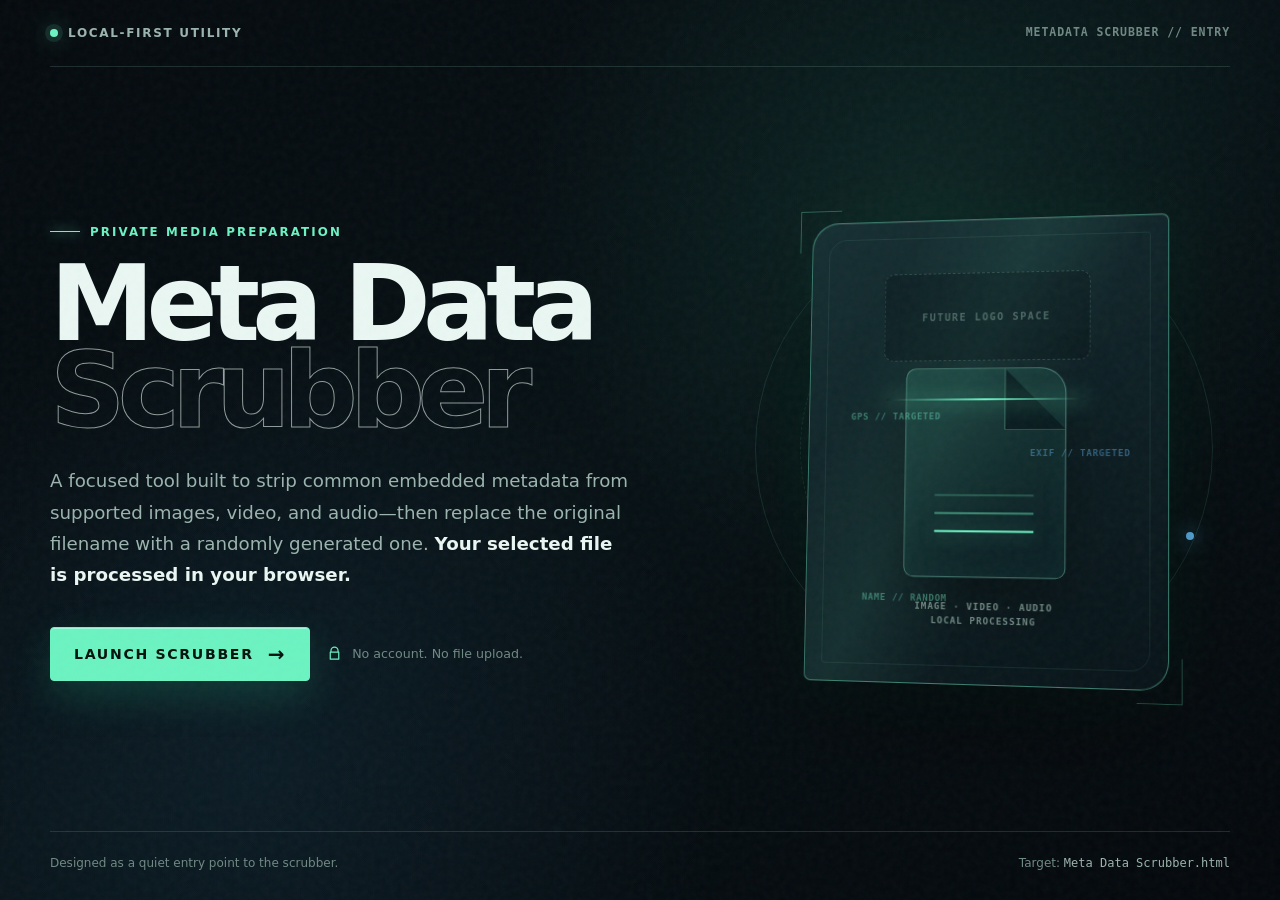
==== index.html @ 22f1e706 "Add files via upload" ====
<!doctype html>
<html lang="en">
<head>
  <meta charset="utf-8">
  <meta name="viewport" content="width=device-width, initial-scale=1">
  <meta name="description" content="Launch Meta Data Scrubber, a local-first tool for cleaning common metadata from images, video, and audio.">
  <meta name="referrer" content="no-referrer">
  <title>Meta Data Scrubber</title>
  <style>
    :root {
      color-scheme: dark;
      --ink: #eaf7f3;
      --muted: #9bb4ae;
      --quiet: #6f8983;
      --background: #050a0e;
      --panel: rgba(11, 23, 28, 0.78);
      --panel-solid: #0b171c;
      --line: rgba(155, 215, 197, 0.16);
      --line-bright: rgba(116, 246, 202, 0.42);
      --green: #6cf3c2;
      --green-deep: #155843;
      --blue: #60baf7;
      --gold: #e9c77d;
      --shadow: 0 30px 100px rgba(0, 0, 0, 0.52);
      font-family: Inter, ui-sans-serif, system-ui, -apple-system, BlinkMacSystemFont, "Segoe UI", sans-serif;
    }

    * { box-sizing: border-box; }

    html { min-height: 100%; background: var(--background); }

    body {
      min-height: 100vh;
      margin: 0;
      overflow-x: hidden;
      color: var(--ink);
      background:
        radial-gradient(circle at 72% 23%, rgba(50, 159, 126, 0.14), transparent 25rem),
        radial-gradient(circle at 20% 86%, rgba(51, 113, 161, 0.12), transparent 29rem),
        linear-gradient(145deg, #050a0e 0%, #071115 48%, #04080c 100%);
    }

    body::before {
      content: "";
      position: fixed;
      inset: 0;
      z-index: -3;
      opacity: 0.3;
      background-image:
        linear-gradient(rgba(132, 194, 177, 0.05) 1px, transparent 1px),
        linear-gradient(90deg, rgba(132, 194, 177, 0.05) 1px, transparent 1px);
      background-size: 58px 58px;
      mask-image: linear-gradient(to bottom, black, transparent 88%);
    }

    body::after {
      content: "";
      position: fixed;
      inset: 0;
      z-index: 10;
      pointer-events: none;
      opacity: 0.055;
      background-image: url("data:image/svg+xml,%3Csvg viewBox='0 0 160 160' xmlns='http://www.w3.org/2000/svg'%3E%3Cfilter id='n'%3E%3CfeTurbulence type='fractalNoise' baseFrequency='.85' numOctaves='4' stitchTiles='stitch'/%3E%3C/filter%3E%3Crect width='100%25' height='100%25' filter='url(%23n)' opacity='.7'/%3E%3C/svg%3E");
    }

    .shell {
      width: min(1180px, calc(100% - 36px));
      min-height: 100vh;
      margin-inline: auto;
      display: grid;
      grid-template-rows: auto 1fr auto;
    }

    .topbar {
      display: flex;
      align-items: center;
      justify-content: space-between;
      gap: 24px;
      padding: 26px 0;
      border-bottom: 1px solid var(--line);
    }

    .status {
      display: flex;
      align-items: center;
      gap: 10px;
      color: var(--muted);
      font-size: 0.75rem;
      font-weight: 750;
      letter-spacing: 0.14em;
      text-transform: uppercase;
    }

    .status-dot {
      width: 8px;
      height: 8px;
      border-radius: 999px;
      background: var(--green);
      box-shadow: 0 0 0 5px rgba(108, 243, 194, 0.1), 0 0 22px rgba(108, 243, 194, 0.8);
    }

    .version {
      color: var(--quiet);
      font: 650 0.72rem/1 ui-monospace, SFMono-Regular, Consolas, monospace;
      letter-spacing: 0.08em;
    }

    .hero {
      display: grid;
      grid-template-columns: minmax(0, 1fr) minmax(350px, 0.84fr);
      align-items: center;
      gap: clamp(44px, 8vw, 110px);
      padding: clamp(54px, 9vh, 100px) 0;
    }

    .copy { position: relative; z-index: 2; }

    .eyebrow {
      display: inline-flex;
      align-items: center;
      gap: 10px;
      margin: 0 0 22px;
      color: var(--green);
      font-size: 0.74rem;
      font-weight: 850;
      letter-spacing: 0.18em;
      text-transform: uppercase;
    }

    .eyebrow::before {
      content: "";
      width: 30px;
      height: 1px;
      background: currentColor;
      box-shadow: 0 0 12px currentColor;
    }

    h1 {
      max-width: 720px;
      margin: 0;
      font-size: clamp(3.45rem, 8.2vw, 7.5rem);
      line-height: 0.83;
      letter-spacing: -0.075em;
      text-wrap: balance;
    }

    h1 span {
      display: block;
      color: transparent;
      -webkit-text-stroke: 1px rgba(234, 247, 243, 0.6);
    }

    .description {
      max-width: 610px;
      margin: 30px 0 0;
      color: var(--muted);
      font-size: clamp(1rem, 1.5vw, 1.14rem);
      line-height: 1.72;
    }

    .description strong { color: var(--ink); font-weight: 700; }

    .actions {
      display: flex;
      flex-wrap: wrap;
      align-items: center;
      gap: 16px;
      margin-top: 36px;
    }

    .launch {
      position: relative;
      isolation: isolate;
      display: inline-flex;
      align-items: center;
      justify-content: center;
      gap: 14px;
      min-width: 226px;
      padding: 16px 23px;
      overflow: hidden;
      border: 1px solid var(--green);
      border-radius: 4px;
      color: #03120d;
      background: var(--green);
      box-shadow: 0 15px 40px rgba(34, 184, 133, 0.22), inset 0 1px rgba(255, 255, 255, 0.35);
      font-size: 0.88rem;
      font-weight: 900;
      letter-spacing: 0.12em;
      text-decoration: none;
      text-transform: uppercase;
      transition: transform 180ms ease, box-shadow 180ms ease, background 180ms ease;
    }

    .launch::before {
      content: "";
      position: absolute;
      inset: 0;
      z-index: -1;
      background: linear-gradient(105deg, transparent 20%, rgba(255, 255, 255, 0.55) 46%, transparent 72%);
      transform: translateX(-130%);
      transition: transform 500ms ease;
    }

    .launch:hover,
    .launch:focus-visible {
      transform: translateY(-3px);
      background: #8bffd5;
      box-shadow: 0 22px 60px rgba(34, 184, 133, 0.33), 0 0 0 5px rgba(108, 243, 194, 0.09);
      outline: none;
    }

    .launch:hover::before { transform: translateX(130%); }
    .launch .arrow { font-size: 1.25rem; line-height: 1; transition: transform 180ms ease; }
    .launch:hover .arrow { transform: translateX(4px); }

    .local-note {
      display: inline-flex;
      align-items: center;
      gap: 9px;
      color: var(--quiet);
      font-size: 0.79rem;
    }

    .local-note svg { width: 17px; height: 17px; color: var(--green); }

    .art-stage {
      position: relative;
      min-height: 550px;
      display: grid;
      place-items: center;
      perspective: 1200px;
    }

    .art-stage::before {
      content: "";
      position: absolute;
      width: min(550px, 95%);
      aspect-ratio: 1;
      border-radius: 50%;
      background: radial-gradient(circle, rgba(73, 226, 174, 0.13), rgba(73, 226, 174, 0.025) 46%, transparent 67%);
      filter: blur(2px);
    }

    .orbit {
      position: absolute;
      width: min(500px, 93%);
      aspect-ratio: 1;
      border: 1px solid rgba(117, 219, 188, 0.14);
      border-radius: 50%;
      animation: rotate 32s linear infinite;
    }

    .orbit::before,
    .orbit::after {
      content: "";
      position: absolute;
      width: 8px;
      height: 8px;
      border-radius: 50%;
      background: var(--green);
      box-shadow: 0 0 20px var(--green);
    }

    .orbit::before { top: 13%; left: 14%; }
    .orbit::after { right: 4%; bottom: 30%; background: var(--blue); box-shadow: 0 0 20px var(--blue); }

    .orbit.two {
      width: min(400px, 75%);
      transform: rotate(56deg);
      animation-duration: 24s;
      animation-direction: reverse;
      border-style: dashed;
    }

    .core {
      position: relative;
      width: min(365px, 76vw);
      aspect-ratio: 0.78;
      transform: rotateY(-9deg) rotateX(4deg);
      transform-style: preserve-3d;
    }

    .glass {
      position: absolute;
      inset: 0;
      overflow: hidden;
      border: 1px solid var(--line-bright);
      border-radius: 28px 7px 28px 7px;
      background:
        linear-gradient(145deg, rgba(31, 68, 70, 0.53), rgba(7, 18, 23, 0.84)),
        var(--panel-solid);
      box-shadow: var(--shadow), inset 0 1px rgba(255, 255, 255, 0.1), 0 0 80px rgba(49, 207, 153, 0.09);
      backdrop-filter: blur(18px);
    }

    .glass::before {
      content: "";
      position: absolute;
      inset: 0;
      background: linear-gradient(115deg, transparent 20%, rgba(122, 255, 211, 0.08) 41%, transparent 60%);
      animation: scan 6s ease-in-out infinite;
    }

    .glass::after {
      content: "";
      position: absolute;
      inset: 17px;
      border: 1px solid rgba(130, 208, 186, 0.1);
      border-radius: 19px 3px 19px 3px;
      pointer-events: none;
    }

    .logo-space {
      position: absolute;
      top: 54px;
      left: 50%;
      z-index: 2;
      width: 58%;
      aspect-ratio: 2.35;
      transform: translateX(-50%);
      display: grid;
      place-items: center;
      border: 1px dashed rgba(154, 211, 194, 0.23);
      border-radius: 10px;
      color: rgba(170, 212, 200, 0.38);
      background: rgba(4, 13, 16, 0.26);
      font: 700 0.64rem/1 ui-monospace, SFMono-Regular, Consolas, monospace;
      letter-spacing: 0.15em;
      text-transform: uppercase;
    }

    .file-art {
      position: absolute;
      left: 50%;
      top: 55%;
      width: 45%;
      aspect-ratio: 0.78;
      transform: translate(-50%, -50%);
      border: 1px solid rgba(148, 235, 207, 0.4);
      border-radius: 10px 26px 10px 10px;
      background: linear-gradient(150deg, rgba(90, 239, 190, 0.12), rgba(12, 31, 36, 0.86));
      box-shadow: 0 25px 60px rgba(0, 0, 0, 0.36), inset 0 0 30px rgba(91, 245, 193, 0.05);
    }

    .file-art::before {
      content: "";
      position: absolute;
      top: -1px;
      right: -1px;
      width: 38%;
      aspect-ratio: 1;
      border-left: 1px solid rgba(148, 235, 207, 0.4);
      border-bottom: 1px solid rgba(148, 235, 207, 0.4);
      background: rgba(6, 20, 24, 0.68);
      clip-path: polygon(0 0, 100% 100%, 0 100%);
    }

    .file-art::after {
      content: "";
      position: absolute;
      left: 19%;
      right: 19%;
      bottom: 21%;
      height: 2px;
      background: var(--green);
      box-shadow: 0 -18px rgba(108, 243, 194, 0.48), 0 -36px rgba(108, 243, 194, 0.24), 0 0 18px rgba(108, 243, 194, 0.5);
    }

    .scrub-line {
      position: absolute;
      z-index: 4;
      left: 22%;
      right: 22%;
      top: 39%;
      height: 2px;
      background: linear-gradient(90deg, transparent, var(--green), transparent);
      box-shadow: 0 0 20px var(--green);
      animation: scrub 3.7s ease-in-out infinite;
    }

    .data-fragment {
      position: absolute;
      z-index: 5;
      color: rgba(113, 233, 194, 0.44);
      font: 650 0.57rem/1 ui-monospace, SFMono-Regular, Consolas, monospace;
      letter-spacing: 0.08em;
      animation: drift 5s ease-in-out infinite;
    }

    .f1 { left: 12%; top: 42%; }
    .f2 { right: 10%; top: 50%; animation-delay: -1.8s; color: rgba(99, 185, 245, 0.42); }
    .f3 { left: 16%; bottom: 17%; animation-delay: -3.1s; }

    .classification {
      position: absolute;
      left: 50%;
      bottom: 55px;
      z-index: 2;
      transform: translateX(-50%);
      color: var(--quiet);
      font: 650 0.58rem/1.5 ui-monospace, SFMono-Regular, Consolas, monospace;
      letter-spacing: 0.11em;
      text-align: center;
      text-transform: uppercase;
      white-space: nowrap;
    }

    .corner {
      position: absolute;
      width: 44px;
      height: 44px;
      border-color: rgba(108, 243, 194, 0.35);
      border-style: solid;
    }

    .c1 { top: -13px; left: -13px; border-width: 1px 0 0 1px; }
    .c2 { right: -13px; bottom: -13px; border-width: 0 1px 1px 0; }

    .footer {
      display: flex;
      align-items: center;
      justify-content: space-between;
      gap: 20px;
      padding: 24px 0 30px;
      border-top: 1px solid var(--line);
      color: var(--quiet);
      font-size: 0.75rem;
    }

    .footer code { color: var(--muted); }

    @keyframes rotate { to { transform: rotate(360deg); } }
    @keyframes scan { 0%, 18% { transform: translateX(-110%); } 68%, 100% { transform: translateX(110%); } }
    @keyframes scrub { 0%, 100% { transform: translateY(-78px); opacity: 0.25; } 50% { transform: translateY(115px); opacity: 1; } }
    @keyframes drift { 0%, 100% { transform: translateY(0); opacity: 0.35; } 50% { transform: translateY(-9px); opacity: 0.78; } }

    @media (prefers-reduced-motion: reduce) {
      *, *::before, *::after { animation-duration: 0.001ms !important; animation-iteration-count: 1 !important; scroll-behavior: auto !important; }
    }

    @media (max-width: 860px) {
      .hero { grid-template-columns: 1fr; padding-top: 62px; }
      .copy { text-align: center; }
      .eyebrow { justify-content: center; }
      .description { margin-inline: auto; }
      .actions { justify-content: center; }
      .art-stage { min-height: 510px; }
      h1 span { display: inline; margin-left: 0.12em; }
    }

    @media (max-width: 520px) {
      .shell { width: min(100% - 24px, 1180px); }
      .topbar { padding-top: 19px; }
      .version { display: none; }
      .hero { gap: 30px; padding: 48px 0; }
      h1 { font-size: clamp(3rem, 16vw, 4.5rem); }
      .actions { align-items: stretch; flex-direction: column; }
      .launch { width: 100%; }
      .local-note { justify-content: center; }
      .art-stage { min-height: 430px; }
      .core { width: min(300px, 82vw); }
      .footer { align-items: flex-start; flex-direction: column; }
    }
  </style>
</head>
<body>
  <div class="shell">
    <header class="topbar">
      <div class="status"><span class="status-dot" aria-hidden="true"></span>Local-first utility</div>
      <div class="version">METADATA SCRUBBER // ENTRY</div>
    </header>

    <main class="hero">
      <section class="copy" aria-labelledby="page-title">
        <p class="eyebrow">Private media preparation</p>
        <h1 id="page-title">Meta Data <span>Scrubber</span></h1>
        <p class="description">
          A focused tool built to strip common embedded metadata from supported images, video, and audio—then replace the original filename with a randomly generated one. <strong>Your selected file is processed in your browser.</strong>
        </p>
        <div class="actions">
          <a class="launch" href="Meta%20Data%20Scrubber.html">
            Launch scrubber <span class="arrow" aria-hidden="true">→</span>
          </a>
          <span class="local-note">
            <svg viewBox="0 0 24 24" fill="none" aria-hidden="true">
              <path d="M7 10V8a5 5 0 0 1 10 0v2M6 10h12v10H6V10Z" stroke="currentColor" stroke-width="1.7" stroke-linecap="round" stroke-linejoin="round"/>
            </svg>
            No account. No file upload.
          </span>
        </div>
      </section>

      <section class="art-stage" aria-label="Abstract artwork showing a media file being scrubbed">
        <div class="orbit"></div>
        <div class="orbit two"></div>
        <div class="core">
          <span class="corner c1"></span>
          <span class="corner c2"></span>
          <div class="glass">
            <div class="logo-space">Future logo space</div>
            <div class="file-art"></div>
            <div class="scrub-line"></div>
            <span class="data-fragment f1">GPS // TARGETED</span>
            <span class="data-fragment f2">EXIF // TARGETED</span>
            <span class="data-fragment f3">NAME // RANDOM</span>
            <div class="classification">Image · Video · Audio<br>Local processing</div>
          </div>
        </div>
      </section>
    </main>

    <footer class="footer">
      <span>Designed as a quiet entry point to the scrubber.</span>
      <span>Target: <code>Meta Data Scrubber.html</code></span>
    </footer>
  </div>
</body>
</html>
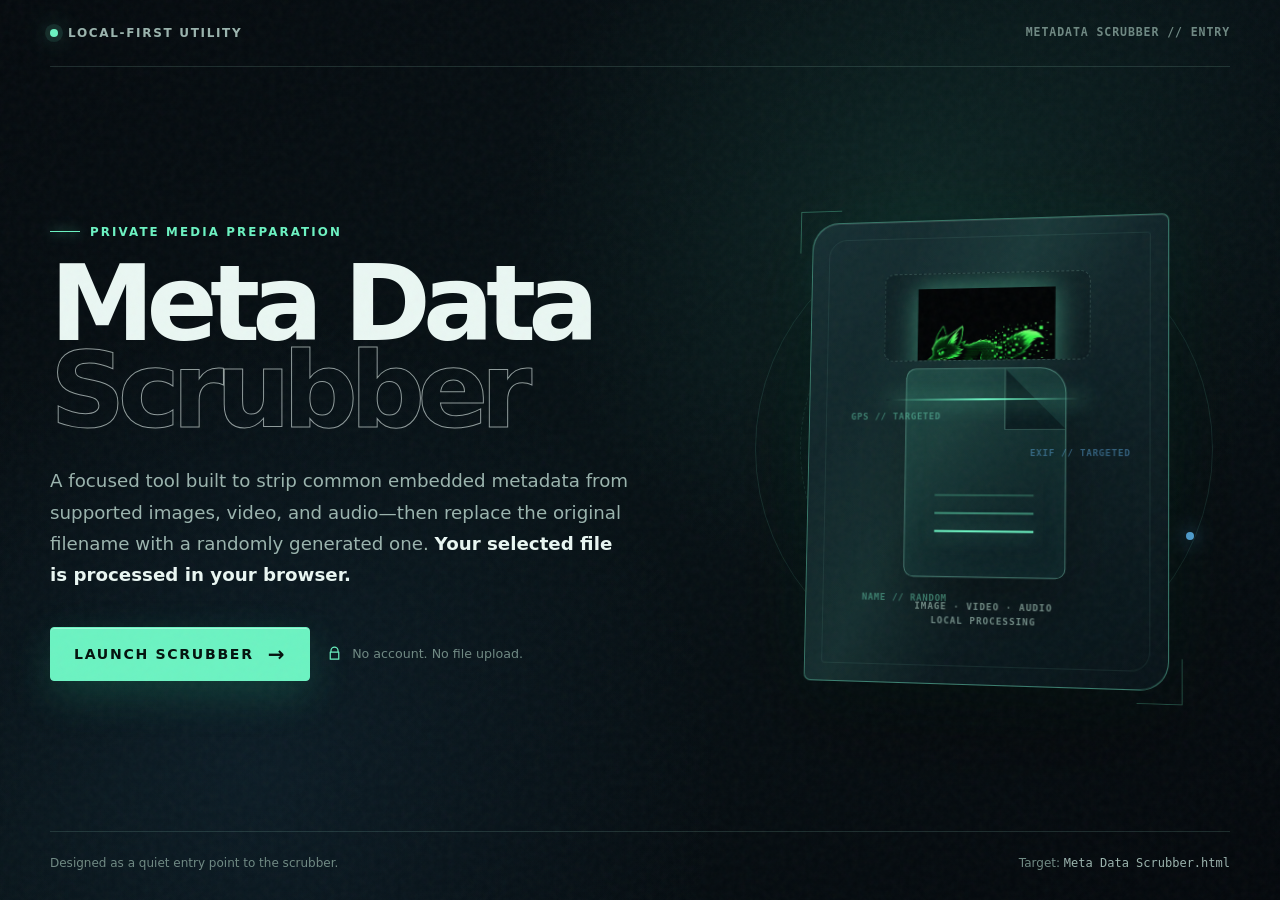
==== commit dd2d722f: "Add files via upload" ====
--- a/index.html
+++ b/index.html
@@ -320,6 +320,7 @@
       transform: translateX(-50%);
       display: grid;
       place-items: center;
+      overflow: hidden;
       border: 1px dashed rgba(154, 211, 194, 0.23);
       border-radius: 10px;
       color: rgba(170, 212, 200, 0.38);
@@ -327,6 +328,22 @@
       font: 700 0.64rem/1 ui-monospace, SFMono-Regular, Consolas, monospace;
       letter-spacing: 0.15em;
       text-transform: uppercase;
+    }
+
+    .logo-space img {
+      width: 82%;
+      height: 82%;
+      object-fit: contain;
+      mix-blend-mode: screen;
+      filter: drop-shadow(0 0 14px rgba(108, 243, 194, 0.45));
+      animation: logo-flicker 4.2s ease-in-out infinite;
+    }
+
+    @keyframes logo-flicker {
+      0%, 100% { opacity: 0.92; }
+      50% { opacity: 1; }
+      52% { opacity: 0.86; }
+      54% { opacity: 1; }
     }
 
     .file-art {
@@ -478,7 +495,7 @@
           A focused tool built to strip common embedded metadata from supported images, video, and audio—then replace the original filename with a randomly generated one. <strong>Your selected file is processed in your browser.</strong>
         </p>
         <div class="actions">
-          <a class="launch" href="Meta%20Data%20Scrubber.html">
+          <a class="launch" href="Meta_Data_Scrubber.html">
             Launch scrubber <span class="arrow" aria-hidden="true">→</span>
           </a>
           <span class="local-note">
@@ -497,7 +514,7 @@
           <span class="corner c1"></span>
           <span class="corner c2"></span>
           <div class="glass">
-            <div class="logo-space">Future logo space</div>
+            <div class="logo-space"><img src="logo.png" alt="Meta Data Scrubber logo: a pixelating fox running with a data file in its mouth"></div>
             <div class="file-art"></div>
             <div class="scrub-line"></div>
             <span class="data-fragment f1">GPS // TARGETED</span>
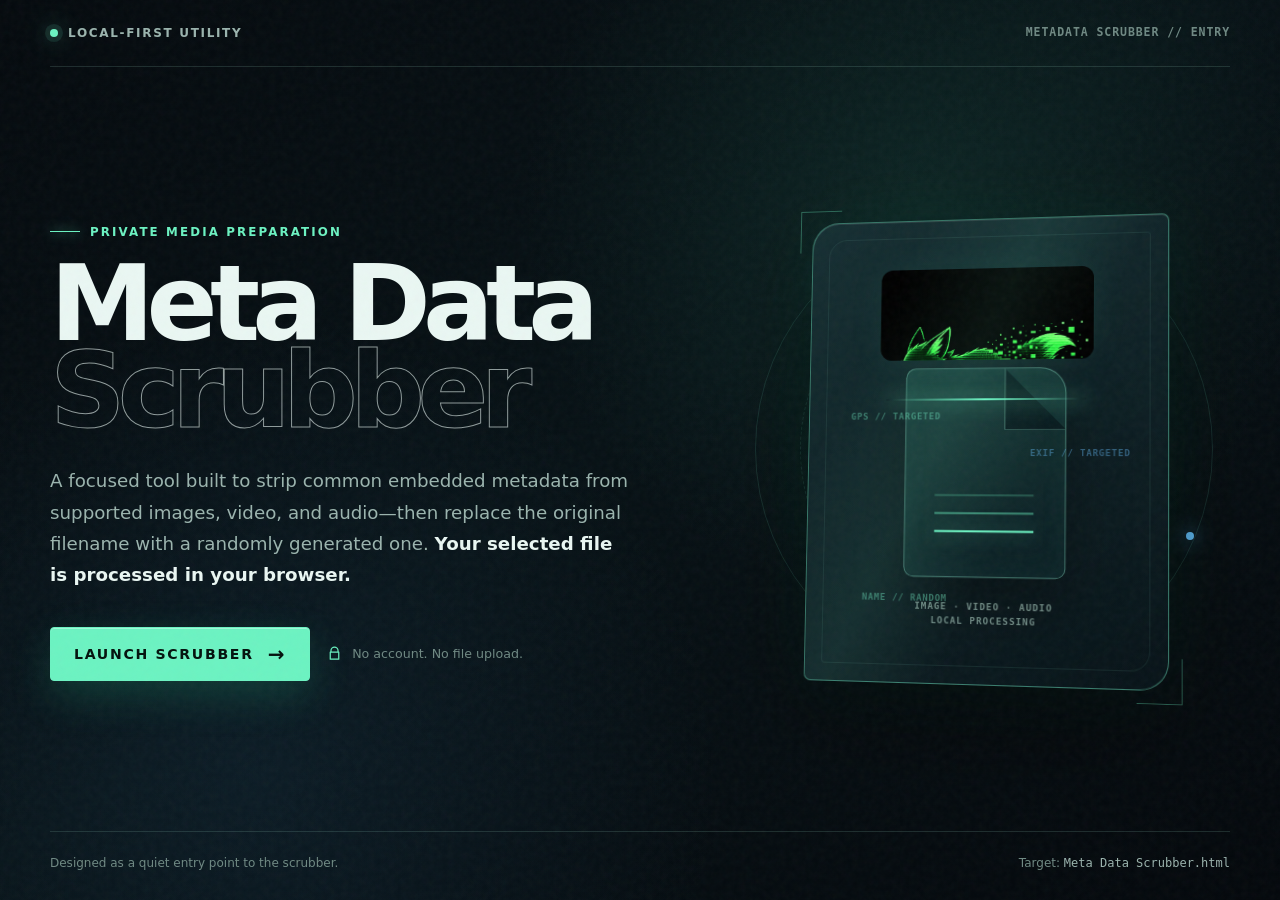
==== commit fca6cc7b: "Refactor index.html structure and styles" ====
--- a/index.html
+++ b/index.html
@@ -1,535 +1,690 @@
 <!doctype html>
 <html lang="en">
 <head>
-  <meta charset="utf-8">
-  <meta name="viewport" content="width=device-width, initial-scale=1">
-  <meta name="description" content="Launch Meta Data Scrubber, a local-first tool for cleaning common metadata from images, video, and audio.">
-  <meta name="referrer" content="no-referrer">
-  <title>Meta Data Scrubber</title>
-  <style>
-    :root {
-      color-scheme: dark;
-      --ink: #eaf7f3;
-      --muted: #9bb4ae;
-      --quiet: #6f8983;
-      --background: #050a0e;
-      --panel: rgba(11, 23, 28, 0.78);
-      --panel-solid: #0b171c;
-      --line: rgba(155, 215, 197, 0.16);
-      --line-bright: rgba(116, 246, 202, 0.42);
-      --green: #6cf3c2;
-      --green-deep: #155843;
-      --blue: #60baf7;
-      --gold: #e9c77d;
-      --shadow: 0 30px 100px rgba(0, 0, 0, 0.52);
-      font-family: Inter, ui-sans-serif, system-ui, -apple-system, BlinkMacSystemFont, "Segoe UI", sans-serif;
-    }
-
-    * { box-sizing: border-box; }
-
-    html { min-height: 100%; background: var(--background); }
-
-    body {
-      min-height: 100vh;
-      margin: 0;
-      overflow-x: hidden;
-      color: var(--ink);
-      background:
-        radial-gradient(circle at 72% 23%, rgba(50, 159, 126, 0.14), transparent 25rem),
-        radial-gradient(circle at 20% 86%, rgba(51, 113, 161, 0.12), transparent 29rem),
-        linear-gradient(145deg, #050a0e 0%, #071115 48%, #04080c 100%);
-    }
-
-    body::before {
-      content: "";
-      position: fixed;
-      inset: 0;
-      z-index: -3;
-      opacity: 0.3;
-      background-image:
-        linear-gradient(rgba(132, 194, 177, 0.05) 1px, transparent 1px),
-        linear-gradient(90deg, rgba(132, 194, 177, 0.05) 1px, transparent 1px);
-      background-size: 58px 58px;
-      mask-image: linear-gradient(to bottom, black, transparent 88%);
-    }
-
-    body::after {
-      content: "";
-      position: fixed;
-      inset: 0;
-      z-index: 10;
-      pointer-events: none;
-      opacity: 0.055;
-      background-image: url("data:image/svg+xml,%3Csvg viewBox='0 0 160 160' xmlns='http://www.w3.org/2000/svg'%3E%3Cfilter id='n'%3E%3CfeTurbulence type='fractalNoise' baseFrequency='.85' numOctaves='4' stitchTiles='stitch'/%3E%3C/filter%3E%3Crect width='100%25' height='100%25' filter='url(%23n)' opacity='.7'/%3E%3C/svg%3E");
-    }
-
-    .shell {
-      width: min(1180px, calc(100% - 36px));
-      min-height: 100vh;
-      margin-inline: auto;
-      display: grid;
-      grid-template-rows: auto 1fr auto;
-    }
-
-    .topbar {
-      display: flex;
-      align-items: center;
-      justify-content: space-between;
-      gap: 24px;
-      padding: 26px 0;
-      border-bottom: 1px solid var(--line);
-    }
-
-    .status {
-      display: flex;
-      align-items: center;
-      gap: 10px;
-      color: var(--muted);
-      font-size: 0.75rem;
-      font-weight: 750;
-      letter-spacing: 0.14em;
-      text-transform: uppercase;
-    }
-
-    .status-dot {
-      width: 8px;
-      height: 8px;
-      border-radius: 999px;
-      background: var(--green);
-      box-shadow: 0 0 0 5px rgba(108, 243, 194, 0.1), 0 0 22px rgba(108, 243, 194, 0.8);
-    }
-
-    .version {
-      color: var(--quiet);
-      font: 650 0.72rem/1 ui-monospace, SFMono-Regular, Consolas, monospace;
-      letter-spacing: 0.08em;
-    }
-
-    .hero {
-      display: grid;
-      grid-template-columns: minmax(0, 1fr) minmax(350px, 0.84fr);
-      align-items: center;
-      gap: clamp(44px, 8vw, 110px);
-      padding: clamp(54px, 9vh, 100px) 0;
-    }
-
-    .copy { position: relative; z-index: 2; }
-
-    .eyebrow {
-      display: inline-flex;
-      align-items: center;
-      gap: 10px;
-      margin: 0 0 22px;
-      color: var(--green);
-      font-size: 0.74rem;
-      font-weight: 850;
-      letter-spacing: 0.18em;
-      text-transform: uppercase;
-    }
-
-    .eyebrow::before {
-      content: "";
-      width: 30px;
-      height: 1px;
-      background: currentColor;
-      box-shadow: 0 0 12px currentColor;
-    }
-
-    h1 {
-      max-width: 720px;
-      margin: 0;
-      font-size: clamp(3.45rem, 8.2vw, 7.5rem);
-      line-height: 0.83;
-      letter-spacing: -0.075em;
-      text-wrap: balance;
-    }
-
-    h1 span {
-      display: block;
-      color: transparent;
-      -webkit-text-stroke: 1px rgba(234, 247, 243, 0.6);
-    }
-
-    .description {
-      max-width: 610px;
-      margin: 30px 0 0;
-      color: var(--muted);
-      font-size: clamp(1rem, 1.5vw, 1.14rem);
-      line-height: 1.72;
-    }
-
-    .description strong { color: var(--ink); font-weight: 700; }
-
-    .actions {
-      display: flex;
-      flex-wrap: wrap;
-      align-items: center;
-      gap: 16px;
-      margin-top: 36px;
-    }
-
-    .launch {
-      position: relative;
-      isolation: isolate;
-      display: inline-flex;
-      align-items: center;
-      justify-content: center;
-      gap: 14px;
-      min-width: 226px;
-      padding: 16px 23px;
-      overflow: hidden;
-      border: 1px solid var(--green);
-      border-radius: 4px;
-      color: #03120d;
-      background: var(--green);
-      box-shadow: 0 15px 40px rgba(34, 184, 133, 0.22), inset 0 1px rgba(255, 255, 255, 0.35);
-      font-size: 0.88rem;
-      font-weight: 900;
-      letter-spacing: 0.12em;
-      text-decoration: none;
-      text-transform: uppercase;
-      transition: transform 180ms ease, box-shadow 180ms ease, background 180ms ease;
-    }
-
-    .launch::before {
-      content: "";
-      position: absolute;
-      inset: 0;
-      z-index: -1;
-      background: linear-gradient(105deg, transparent 20%, rgba(255, 255, 255, 0.55) 46%, transparent 72%);
-      transform: translateX(-130%);
-      transition: transform 500ms ease;
-    }
-
-    .launch:hover,
-    .launch:focus-visible {
-      transform: translateY(-3px);
-      background: #8bffd5;
-      box-shadow: 0 22px 60px rgba(34, 184, 133, 0.33), 0 0 0 5px rgba(108, 243, 194, 0.09);
-      outline: none;
-    }
-
-    .launch:hover::before { transform: translateX(130%); }
-    .launch .arrow { font-size: 1.25rem; line-height: 1; transition: transform 180ms ease; }
-    .launch:hover .arrow { transform: translateX(4px); }
-
-    .local-note {
-      display: inline-flex;
-      align-items: center;
-      gap: 9px;
-      color: var(--quiet);
-      font-size: 0.79rem;
-    }
-
-    .local-note svg { width: 17px; height: 17px; color: var(--green); }
-
-    .art-stage {
-      position: relative;
-      min-height: 550px;
-      display: grid;
-      place-items: center;
-      perspective: 1200px;
-    }
-
-    .art-stage::before {
-      content: "";
-      position: absolute;
-      width: min(550px, 95%);
-      aspect-ratio: 1;
-      border-radius: 50%;
-      background: radial-gradient(circle, rgba(73, 226, 174, 0.13), rgba(73, 226, 174, 0.025) 46%, transparent 67%);
-      filter: blur(2px);
-    }
-
-    .orbit {
-      position: absolute;
-      width: min(500px, 93%);
-      aspect-ratio: 1;
-      border: 1px solid rgba(117, 219, 188, 0.14);
-      border-radius: 50%;
-      animation: rotate 32s linear infinite;
-    }
-
-    .orbit::before,
-    .orbit::after {
-      content: "";
-      position: absolute;
-      width: 8px;
-      height: 8px;
-      border-radius: 50%;
-      background: var(--green);
-      box-shadow: 0 0 20px var(--green);
-    }
-
-    .orbit::before { top: 13%; left: 14%; }
-    .orbit::after { right: 4%; bottom: 30%; background: var(--blue); box-shadow: 0 0 20px var(--blue); }
-
-    .orbit.two {
-      width: min(400px, 75%);
-      transform: rotate(56deg);
-      animation-duration: 24s;
-      animation-direction: reverse;
-      border-style: dashed;
-    }
-
-    .core {
-      position: relative;
-      width: min(365px, 76vw);
-      aspect-ratio: 0.78;
-      transform: rotateY(-9deg) rotateX(4deg);
-      transform-style: preserve-3d;
-    }
-
-    .glass {
-      position: absolute;
-      inset: 0;
-      overflow: hidden;
-      border: 1px solid var(--line-bright);
-      border-radius: 28px 7px 28px 7px;
-      background:
-        linear-gradient(145deg, rgba(31, 68, 70, 0.53), rgba(7, 18, 23, 0.84)),
-        var(--panel-solid);
-      box-shadow: var(--shadow), inset 0 1px rgba(255, 255, 255, 0.1), 0 0 80px rgba(49, 207, 153, 0.09);
-      backdrop-filter: blur(18px);
-    }
-
-    .glass::before {
-      content: "";
-      position: absolute;
-      inset: 0;
-      background: linear-gradient(115deg, transparent 20%, rgba(122, 255, 211, 0.08) 41%, transparent 60%);
-      animation: scan 6s ease-in-out infinite;
-    }
-
-    .glass::after {
-      content: "";
-      position: absolute;
-      inset: 17px;
-      border: 1px solid rgba(130, 208, 186, 0.1);
-      border-radius: 19px 3px 19px 3px;
-      pointer-events: none;
-    }
-
-    .logo-space {
-      position: absolute;
-      top: 54px;
-      left: 50%;
-      z-index: 2;
-      width: 58%;
-      aspect-ratio: 2.35;
-      transform: translateX(-50%);
-      display: grid;
-      place-items: center;
-      overflow: hidden;
-      border: 1px dashed rgba(154, 211, 194, 0.23);
-      border-radius: 10px;
-      color: rgba(170, 212, 200, 0.38);
-      background: rgba(4, 13, 16, 0.26);
-      font: 700 0.64rem/1 ui-monospace, SFMono-Regular, Consolas, monospace;
-      letter-spacing: 0.15em;
-      text-transform: uppercase;
-    }
-
-    .logo-space img {
-      width: 82%;
-      height: 82%;
-      object-fit: contain;
-      mix-blend-mode: screen;
-      filter: drop-shadow(0 0 14px rgba(108, 243, 194, 0.45));
-      animation: logo-flicker 4.2s ease-in-out infinite;
-    }
-
-    @keyframes logo-flicker {
-      0%, 100% { opacity: 0.92; }
-      50% { opacity: 1; }
-      52% { opacity: 0.86; }
-      54% { opacity: 1; }
-    }
-
-    .file-art {
-      position: absolute;
-      left: 50%;
-      top: 55%;
-      width: 45%;
-      aspect-ratio: 0.78;
-      transform: translate(-50%, -50%);
-      border: 1px solid rgba(148, 235, 207, 0.4);
-      border-radius: 10px 26px 10px 10px;
-      background: linear-gradient(150deg, rgba(90, 239, 190, 0.12), rgba(12, 31, 36, 0.86));
-      box-shadow: 0 25px 60px rgba(0, 0, 0, 0.36), inset 0 0 30px rgba(91, 245, 193, 0.05);
-    }
-
-    .file-art::before {
-      content: "";
-      position: absolute;
-      top: -1px;
-      right: -1px;
-      width: 38%;
-      aspect-ratio: 1;
-      border-left: 1px solid rgba(148, 235, 207, 0.4);
-      border-bottom: 1px solid rgba(148, 235, 207, 0.4);
-      background: rgba(6, 20, 24, 0.68);
-      clip-path: polygon(0 0, 100% 100%, 0 100%);
-    }
-
-    .file-art::after {
-      content: "";
-      position: absolute;
-      left: 19%;
-      right: 19%;
-      bottom: 21%;
-      height: 2px;
-      background: var(--green);
-      box-shadow: 0 -18px rgba(108, 243, 194, 0.48), 0 -36px rgba(108, 243, 194, 0.24), 0 0 18px rgba(108, 243, 194, 0.5);
-    }
-
-    .scrub-line {
-      position: absolute;
-      z-index: 4;
-      left: 22%;
-      right: 22%;
-      top: 39%;
-      height: 2px;
-      background: linear-gradient(90deg, transparent, var(--green), transparent);
-      box-shadow: 0 0 20px var(--green);
-      animation: scrub 3.7s ease-in-out infinite;
-    }
-
-    .data-fragment {
-      position: absolute;
-      z-index: 5;
-      color: rgba(113, 233, 194, 0.44);
-      font: 650 0.57rem/1 ui-monospace, SFMono-Regular, Consolas, monospace;
-      letter-spacing: 0.08em;
-      animation: drift 5s ease-in-out infinite;
-    }
-
-    .f1 { left: 12%; top: 42%; }
-    .f2 { right: 10%; top: 50%; animation-delay: -1.8s; color: rgba(99, 185, 245, 0.42); }
-    .f3 { left: 16%; bottom: 17%; animation-delay: -3.1s; }
-
-    .classification {
-      position: absolute;
-      left: 50%;
-      bottom: 55px;
-      z-index: 2;
-      transform: translateX(-50%);
-      color: var(--quiet);
-      font: 650 0.58rem/1.5 ui-monospace, SFMono-Regular, Consolas, monospace;
-      letter-spacing: 0.11em;
-      text-align: center;
-      text-transform: uppercase;
-      white-space: nowrap;
-    }
-
-    .corner {
-      position: absolute;
-      width: 44px;
-      height: 44px;
-      border-color: rgba(108, 243, 194, 0.35);
-      border-style: solid;
-    }
-
-    .c1 { top: -13px; left: -13px; border-width: 1px 0 0 1px; }
-    .c2 { right: -13px; bottom: -13px; border-width: 0 1px 1px 0; }
-
-    .footer {
-      display: flex;
-      align-items: center;
-      justify-content: space-between;
-      gap: 20px;
-      padding: 24px 0 30px;
-      border-top: 1px solid var(--line);
-      color: var(--quiet);
-      font-size: 0.75rem;
-    }
-
-    .footer code { color: var(--muted); }
-
-    @keyframes rotate { to { transform: rotate(360deg); } }
-    @keyframes scan { 0%, 18% { transform: translateX(-110%); } 68%, 100% { transform: translateX(110%); } }
-    @keyframes scrub { 0%, 100% { transform: translateY(-78px); opacity: 0.25; } 50% { transform: translateY(115px); opacity: 1; } }
-    @keyframes drift { 0%, 100% { transform: translateY(0); opacity: 0.35; } 50% { transform: translateY(-9px); opacity: 0.78; } }
-
-    @media (prefers-reduced-motion: reduce) {
-      *, *::before, *::after { animation-duration: 0.001ms !important; animation-iteration-count: 1 !important; scroll-behavior: auto !important; }
-    }
-
-    @media (max-width: 860px) {
-      .hero { grid-template-columns: 1fr; padding-top: 62px; }
-      .copy { text-align: center; }
-      .eyebrow { justify-content: center; }
-      .description { margin-inline: auto; }
-      .actions { justify-content: center; }
-      .art-stage { min-height: 510px; }
-      h1 span { display: inline; margin-left: 0.12em; }
-    }
-
-    @media (max-width: 520px) {
-      .shell { width: min(100% - 24px, 1180px); }
-      .topbar { padding-top: 19px; }
-      .version { display: none; }
-      .hero { gap: 30px; padding: 48px 0; }
-      h1 { font-size: clamp(3rem, 16vw, 4.5rem); }
-      .actions { align-items: stretch; flex-direction: column; }
-      .launch { width: 100%; }
-      .local-note { justify-content: center; }
-      .art-stage { min-height: 430px; }
-      .core { width: min(300px, 82vw); }
-      .footer { align-items: flex-start; flex-direction: column; }
-    }
-  </style>
+    <meta charset="utf-8">
+    <meta name="viewport" content="width=device-width, initial-scale=1">
+    <meta name="description" content="Launch Meta Data Scrubber, a local-first tool for cleaning common metadata from images, video, and audio.">
+    <meta name="referrer" content="no-referrer">
+    <title>Meta Data Scrubber</title>
+    <style>
+        :root {
+            color-scheme: dark;
+            --ink: #eaf7f3;
+            --muted: #9bb4ae;
+            --quiet: #6f8983;
+            --background: #050a0e;
+            --panel: rgba(11, 23, 28, 0.78);
+            --panel-solid: #0b171c;
+            --line: rgba(155, 215, 197, 0.16);
+            --line-bright: rgba(116, 246, 202, 0.42);
+            --green: #6cf3c2;
+            --green-deep: #155843;
+            --blue: #60baf7;
+            --gold: #e9c77d;
+            --shadow: 0 30px 100px rgba(0, 0, 0, 0.52);
+            font-family: Inter, ui-sans-serif, system-ui, -apple-system, BlinkMacSystemFont, "Segoe UI", sans-serif;
+        }
+
+        * {
+            box-sizing: border-box;
+        }
+
+        html {
+            min-height: 100%;
+            background: var(--background);
+        }
+
+        body {
+            min-height: 100vh;
+            margin: 0;
+            overflow-x: hidden;
+            color: var(--ink);
+            background:
+                radial-gradient(circle at 72% 23%, rgba(50, 159, 126, 0.14), transparent 25rem),
+                radial-gradient(circle at 20% 86%, rgba(51, 113, 161, 0.12), transparent 29rem),
+                linear-gradient(145deg, #050a0e 0%, #071115 48%, #04080c 100%);
+        }
+
+        body::before {
+            content: "";
+            position: fixed;
+            inset: 0;
+            z-index: -3;
+            opacity: 0.3;
+            background-image:
+                linear-gradient(rgba(132, 194, 177, 0.05) 1px, transparent 1px),
+                linear-gradient(90deg, rgba(132, 194, 177, 0.05) 1px, transparent 1px);
+            background-size: 58px 58px;
+            mask-image: linear-gradient(to bottom, black, transparent 88%);
+        }
+
+        body::after {
+            content: "";
+            position: fixed;
+            inset: 0;
+            z-index: 10;
+            pointer-events: none;
+            opacity: 0.055;
+            background-image: url("data:image/svg+xml,%3Csvg viewBox='0 0 160 160' xmlns='http://www.w3.org/2000/svg'%3E%3Cfilter id='n'%3E%3CfeTurbulence type='fractalNoise' baseFrequency='.85' numOctaves='4' stitchTiles='stitch'/%3E%3C/filter%3E%3Crect width='100%25' height='100%25' filter='url(%23n)' opacity='.7'/%3E%3C/svg%3E");
+        }
+
+        .shell {
+            width: min(1180px, calc(100% - 36px));
+            min-height: 100vh;
+            margin-inline: auto;
+            display: grid;
+            grid-template-rows: auto 1fr auto;
+        }
+
+        .topbar {
+            display: flex;
+            align-items: center;
+            justify-content: space-between;
+            gap: 24px;
+            padding: 26px 0;
+            border-bottom: 1px solid var(--line);
+        }
+
+        .status {
+            display: flex;
+            align-items: center;
+            gap: 10px;
+            color: var(--muted);
+            font-size: 0.75rem;
+            font-weight: 750;
+            letter-spacing: 0.14em;
+            text-transform: uppercase;
+        }
+
+        .status-dot {
+            width: 8px;
+            height: 8px;
+            border-radius: 999px;
+            background: var(--green);
+            box-shadow: 0 0 0 5px rgba(108, 243, 194, 0.1), 0 0 22px rgba(108, 243, 194, 0.8);
+        }
+
+        .version {
+            color: var(--quiet);
+            font: 650 0.72rem/1 ui-monospace, SFMono-Regular, Consolas, monospace;
+            letter-spacing: 0.08em;
+        }
+
+        .hero {
+            display: grid;
+            grid-template-columns: minmax(0, 1fr) minmax(350px, 0.84fr);
+            align-items: center;
+            gap: clamp(44px, 8vw, 110px);
+            padding: clamp(54px, 9vh, 100px) 0;
+        }
+
+        .copy {
+            position: relative;
+            z-index: 2;
+        }
+
+        .eyebrow {
+            display: inline-flex;
+            align-items: center;
+            gap: 10px;
+            margin: 0 0 22px;
+            color: var(--green);
+            font-size: 0.74rem;
+            font-weight: 850;
+            letter-spacing: 0.18em;
+            text-transform: uppercase;
+        }
+
+        .eyebrow::before {
+            content: "";
+            width: 30px;
+            height: 1px;
+            background: currentColor;
+            box-shadow: 0 0 12px currentColor;
+        }
+
+        h1 {
+            max-width: 720px;
+            margin: 0;
+            font-size: clamp(3.45rem, 8.2vw, 7.5rem);
+            line-height: 0.83;
+            letter-spacing: -0.075em;
+            text-wrap: balance;
+        }
+
+        h1 span {
+            display: block;
+            color: transparent;
+            -webkit-text-stroke: 1px rgba(234, 247, 243, 0.6);
+        }
+
+        .description {
+            max-width: 610px;
+            margin: 30px 0 0;
+            color: var(--muted);
+            font-size: clamp(1rem, 1.5vw, 1.14rem);
+            line-height: 1.72;
+        }
+
+        .description strong {
+            color: var(--ink);
+            font-weight: 700;
+        }
+
+        .actions {
+            display: flex;
+            flex-wrap: wrap;
+            align-items: center;
+            gap: 16px;
+            margin-top: 36px;
+        }
+
+        .launch {
+            position: relative;
+            isolation: isolate;
+            display: inline-flex;
+            align-items: center;
+            justify-content: center;
+            gap: 14px;
+            min-width: 226px;
+            padding: 16px 23px;
+            overflow: hidden;
+            border: 1px solid var(--green);
+            border-radius: 4px;
+            color: #03120d;
+            background: var(--green);
+            box-shadow: 0 15px 40px rgba(34, 184, 133, 0.22), inset 0 1px rgba(255, 255, 255, 0.35);
+            font-size: 0.88rem;
+            font-weight: 900;
+            letter-spacing: 0.12em;
+            text-decoration: none;
+            text-transform: uppercase;
+            transition: transform 180ms ease, box-shadow 180ms ease, background 180ms ease;
+        }
+
+        .launch::before {
+            content: "";
+            position: absolute;
+            inset: 0;
+            z-index: -1;
+            background: linear-gradient(105deg, transparent 20%, rgba(255, 255, 255, 0.55) 46%, transparent 72%);
+            transform: translateX(-130%);
+            transition: transform 500ms ease;
+        }
+
+        .launch:hover,
+        .launch:focus-visible {
+            transform: translateY(-3px);
+            background: #8bffd5;
+            box-shadow: 0 22px 60px rgba(34, 184, 133, 0.33), 0 0 0 5px rgba(108, 243, 194, 0.09);
+            outline: none;
+        }
+
+        .launch:hover::before {
+            transform: translateX(130%);
+        }
+        .launch .arrow {
+            font-size: 1.25rem;
+            line-height: 1;
+            transition: transform 180ms ease;
+        }
+        .launch:hover .arrow {
+            transform: translateX(4px);
+        }
+
+        .local-note {
+            display: inline-flex;
+            align-items: center;
+            gap: 9px;
+            color: var(--quiet);
+            font-size: 0.79rem;
+        }
+
+        .local-note svg {
+            width: 17px;
+            height: 17px;
+            color: var(--green);
+        }
+
+        .art-stage {
+            position: relative;
+            min-height: 550px;
+            display: grid;
+            place-items: center;
+            perspective: 1200px;
+        }
+
+        .art-stage::before {
+            content: "";
+            position: absolute;
+            width: min(550px, 95%);
+            aspect-ratio: 1;
+            border-radius: 50%;
+            background: radial-gradient(circle, rgba(73, 226, 174, 0.13), rgba(73, 226, 174, 0.025) 46%, transparent 67%);
+            filter: blur(2px);
+        }
+
+        .orbit {
+            position: absolute;
+            width: min(500px, 93%);
+            aspect-ratio: 1;
+            border: 1px solid rgba(117, 219, 188, 0.14);
+            border-radius: 50%;
+            animation: rotate 32s linear infinite;
+        }
+
+        .orbit::before,
+        .orbit::after {
+            content: "";
+            position: absolute;
+            width: 8px;
+            height: 8px;
+            border-radius: 50%;
+            background: var(--green);
+            box-shadow: 0 0 20px var(--green);
+        }
+
+        .orbit::before {
+            top: 13%;
+            left: 14%;
+        }
+        .orbit::after {
+            right: 4%;
+            bottom: 30%;
+            background: var(--blue);
+            box-shadow: 0 0 20px var(--blue);
+        }
+
+        .orbit.two {
+            width: min(400px, 75%);
+            transform: rotate(56deg);
+            animation-duration: 24s;
+            animation-direction: reverse;
+            border-style: dashed;
+        }
+
+        .core {
+            position: relative;
+            width: min(365px, 76vw);
+            aspect-ratio: 0.78;
+            transform: rotateY(-9deg) rotateX(4deg);
+            transform-style: preserve-3d;
+        }
+
+        .glass {
+            position: absolute;
+            inset: 0;
+            overflow: hidden;
+            border: 1px solid var(--line-bright);
+            border-radius: 28px 7px 28px 7px;
+            background:
+                linear-gradient(145deg, rgba(31, 68, 70, 0.53), rgba(7, 18, 23, 0.84)),
+                var(--panel-solid);
+            box-shadow: var(--shadow), inset 0 1px rgba(255, 255, 255, 0.1), 0 0 80px rgba(49, 207, 153, 0.09);
+            backdrop-filter: blur(18px);
+        }
+
+        .glass::before {
+            content: "";
+            position: absolute;
+            inset: 0;
+            z-index: 10;
+            background: linear-gradient(115deg, transparent 20%, rgba(122, 255, 211, 0.08) 41%, transparent 60%);
+            animation: scan 6s ease-in-out infinite;
+            pointer-events: none;
+        }
+
+        .glass::after {
+            content: "";
+            position: absolute;
+            inset: 17px;
+            z-index: 9;
+            border: 1px solid rgba(130, 208, 186, 0.1);
+            border-radius: 19px 3px 19px 3px;
+            pointer-events: none;
+        }
+
+        /* ---- LOGO — cleanly replaces the placeholder box ---- */
+        .logo-space {
+            position: absolute;
+            top: 50px;
+            left: 50%;
+            z-index: 7;
+            width: 60%;
+            aspect-ratio: 2.35;
+            transform: translateX(-50%);
+            display: grid;
+            place-items: center;
+            overflow: hidden;
+            border: none;
+            border-radius: 12px;
+            background: transparent;
+            box-shadow: 0 0 40px rgba(108, 243, 194, 0.06);
+        }
+
+        .logo-space img {
+            width: 100%;
+            height: 100%;
+            object-fit: contain;
+            filter: drop-shadow(0 0 18px rgba(108, 243, 194, 0.50));
+            animation: logo-flicker 4.2s ease-in-out infinite;
+            display: block;
+        }
+
+        @keyframes logo-flicker {
+            0%,
+            100% {
+                opacity: 0.92;
+            }
+            50% {
+                opacity: 1;
+            }
+            52% {
+                opacity: 0.86;
+            }
+            54% {
+                opacity: 1;
+            }
+        }
+
+        /* ---- imagery (file-art + labels) sit below the logo ---- */
+        .file-art {
+            position: absolute;
+            left: 50%;
+            top: 55%;
+            z-index: 1;
+            width: 45%;
+            aspect-ratio: 0.78;
+            transform: translate(-50%, -50%);
+            border: 1px solid rgba(148, 235, 207, 0.4);
+            border-radius: 10px 26px 10px 10px;
+            background: linear-gradient(150deg, rgba(90, 239, 190, 0.12), rgba(12, 31, 36, 0.86));
+            box-shadow: 0 25px 60px rgba(0, 0, 0, 0.36), inset 0 0 30px rgba(91, 245, 193, 0.05);
+        }
+
+        .file-art::before {
+            content: "";
+            position: absolute;
+            top: -1px;
+            right: -1px;
+            width: 38%;
+            aspect-ratio: 1;
+            border-left: 1px solid rgba(148, 235, 207, 0.4);
+            border-bottom: 1px solid rgba(148, 235, 207, 0.4);
+            background: rgba(6, 20, 24, 0.68);
+            clip-path: polygon(0 0, 100% 100%, 0 100%);
+        }
+
+        .file-art::after {
+            content: "";
+            position: absolute;
+            left: 19%;
+            right: 19%;
+            bottom: 21%;
+            height: 2px;
+            background: var(--green);
+            box-shadow: 0 -18px rgba(108, 243, 194, 0.48), 0 -36px rgba(108, 243, 194, 0.24), 0 0 18px rgba(108, 243, 194, 0.5);
+        }
+
+        /* ---- scan line — above logo (user OK with this) ---- */
+        .scrub-line {
+            position: absolute;
+            z-index: 8;
+            left: 22%;
+            right: 22%;
+            top: 39%;
+            height: 2px;
+            background: linear-gradient(90deg, transparent, var(--green), transparent);
+            box-shadow: 0 0 20px var(--green);
+            animation: scrub 3.7s ease-in-out infinite;
+            pointer-events: none;
+        }
+
+        /* ---- data fragments — below logo ---- */
+        .data-fragment {
+            position: absolute;
+            z-index: 2;
+            color: rgba(113, 233, 194, 0.44);
+            font: 650 0.57rem/1 ui-monospace, SFMono-Regular, Consolas, monospace;
+            letter-spacing: 0.08em;
+            animation: drift 5s ease-in-out infinite;
+            pointer-events: none;
+        }
+
+        .f1 {
+            left: 12%;
+            top: 42%;
+        }
+        .f2 {
+            right: 10%;
+            top: 50%;
+            animation-delay: -1.8s;
+            color: rgba(99, 185, 245, 0.42);
+        }
+        .f3 {
+            left: 16%;
+            bottom: 17%;
+            animation-delay: -3.1s;
+        }
+
+        .classification {
+            position: absolute;
+            left: 50%;
+            bottom: 55px;
+            z-index: 3;
+            transform: translateX(-50%);
+            color: var(--quiet);
+            font: 650 0.58rem/1.5 ui-monospace, SFMono-Regular, Consolas, monospace;
+            letter-spacing: 0.11em;
+            text-align: center;
+            text-transform: uppercase;
+            white-space: nowrap;
+            pointer-events: none;
+        }
+
+        .corner {
+            position: absolute;
+            width: 44px;
+            height: 44px;
+            border-color: rgba(108, 243, 194, 0.35);
+            border-style: solid;
+            z-index: 6;
+        }
+
+        .c1 {
+            top: -13px;
+            left: -13px;
+            border-width: 1px 0 0 1px;
+        }
+        .c2 {
+            right: -13px;
+            bottom: -13px;
+            border-width: 0 1px 1px 0;
+        }
+
+        .footer {
+            display: flex;
+            align-items: center;
+            justify-content: space-between;
+            gap: 20px;
+            padding: 24px 0 30px;
+            border-top: 1px solid var(--line);
+            color: var(--quiet);
+            font-size: 0.75rem;
+        }
+
+        .footer code {
+            color: var(--muted);
+        }
+
+        @keyframes rotate {
+            to {
+                transform: rotate(360deg);
+            }
+        }
+        @keyframes scan {
+            0%,
+            18% {
+                transform: translateX(-110%);
+            }
+            68%,
+            100% {
+                transform: translateX(110%);
+            }
+        }
+        @keyframes scrub {
+            0%,
+            100% {
+                transform: translateY(-78px);
+                opacity: 0.25;
+            }
+            50% {
+                transform: translateY(115px);
+                opacity: 1;
+            }
+        }
+        @keyframes drift {
+            0%,
+            100% {
+                transform: translateY(0);
+                opacity: 0.35;
+            }
+            50% {
+                transform: translateY(-9px);
+                opacity: 0.78;
+            }
+        }
+
+        @media (prefers-reduced-motion: reduce) {
+            *,
+            *::before,
+            *::after {
+                animation-duration: 0.001ms !important;
+                animation-iteration-count: 1 !important;
+                scroll-behavior: auto !important;
+            }
+        }
+
+        @media (max-width: 860px) {
+            .hero {
+                grid-template-columns: 1fr;
+                padding-top: 62px;
+            }
+            .copy {
+                text-align: center;
+            }
+            .eyebrow {
+                justify-content: center;
+            }
+            .description {
+                margin-inline: auto;
+            }
+            .actions {
+                justify-content: center;
+            }
+            .art-stage {
+                min-height: 510px;
+            }
+            h1 span {
+                display: inline;
+                margin-left: 0.12em;
+            }
+        }
+
+        @media (max-width: 520px) {
+            .shell {
+                width: min(100% - 24px, 1180px);
+            }
+            .topbar {
+                padding-top: 19px;
+            }
+            .version {
+                display: none;
+            }
+            .hero {
+                gap: 30px;
+                padding: 48px 0;
+            }
+            h1 {
+                font-size: clamp(3rem, 16vw, 4.5rem);
+            }
+            .actions {
+                align-items: stretch;
+                flex-direction: column;
+            }
+            .launch {
+                width: 100%;
+            }
+            .local-note {
+                justify-content: center;
+            }
+            .art-stage {
+                min-height: 430px;
+            }
+            .core {
+                width: min(300px, 82vw);
+            }
+            .footer {
+                align-items: flex-start;
+                flex-direction: column;
+            }
+            .logo-space {
+                top: 42px;
+                width: 64%;
+            }
+        }
+    </style>
 </head>
 <body>
-  <div class="shell">
-    <header class="topbar">
-      <div class="status"><span class="status-dot" aria-hidden="true"></span>Local-first utility</div>
-      <div class="version">METADATA SCRUBBER // ENTRY</div>
-    </header>
-
-    <main class="hero">
-      <section class="copy" aria-labelledby="page-title">
-        <p class="eyebrow">Private media preparation</p>
-        <h1 id="page-title">Meta Data <span>Scrubber</span></h1>
-        <p class="description">
-          A focused tool built to strip common embedded metadata from supported images, video, and audio—then replace the original filename with a randomly generated one. <strong>Your selected file is processed in your browser.</strong>
-        </p>
-        <div class="actions">
-          <a class="launch" href="Meta_Data_Scrubber.html">
-            Launch scrubber <span class="arrow" aria-hidden="true">→</span>
-          </a>
-          <span class="local-note">
-            <svg viewBox="0 0 24 24" fill="none" aria-hidden="true">
-              <path d="M7 10V8a5 5 0 0 1 10 0v2M6 10h12v10H6V10Z" stroke="currentColor" stroke-width="1.7" stroke-linecap="round" stroke-linejoin="round"/>
-            </svg>
-            No account. No file upload.
-          </span>
-        </div>
-      </section>
-
-      <section class="art-stage" aria-label="Abstract artwork showing a media file being scrubbed">
-        <div class="orbit"></div>
-        <div class="orbit two"></div>
-        <div class="core">
-          <span class="corner c1"></span>
-          <span class="corner c2"></span>
-          <div class="glass">
-            <div class="logo-space"><img src="logo.png" alt="Meta Data Scrubber logo: a pixelating fox running with a data file in its mouth"></div>
-            <div class="file-art"></div>
-            <div class="scrub-line"></div>
-            <span class="data-fragment f1">GPS // TARGETED</span>
-            <span class="data-fragment f2">EXIF // TARGETED</span>
-            <span class="data-fragment f3">NAME // RANDOM</span>
-            <div class="classification">Image · Video · Audio<br>Local processing</div>
-          </div>
-        </div>
-      </section>
-    </main>
-
-    <footer class="footer">
-      <span>Designed as a quiet entry point to the scrubber.</span>
-      <span>Target: <code>Meta Data Scrubber.html</code></span>
-    </footer>
-  </div>
+    <div class="shell">
+        <header class="topbar">
+            <div class="status"><span class="status-dot" aria-hidden="true"></span>Local-first utility</div>
+            <div class="version">METADATA SCRUBBER // ENTRY</div>
+        </header>
+
+        <main class="hero">
+            <section class="copy" aria-labelledby="page-title">
+                <p class="eyebrow">Private media preparation</p>
+                <h1 id="page-title">Meta Data <span>Scrubber</span></h1>
+                <p class="description">
+                    A focused tool built to strip common embedded metadata from supported images, video, and audio—then replace the original filename with a randomly generated one. <strong>Your selected file is processed in your browser.</strong>
+                </p>
+                <div class="actions">
+                    <a class="launch" href="Meta_Data_Scrubber.html">
+                        Launch scrubber <span class="arrow" aria-hidden="true">→</span>
+                    </a>
+                    <span class="local-note">
+                        <svg viewBox="0 0 24 24" fill="none" aria-hidden="true">
+                            <path d="M7 10V8a5 5 0 0 1 10 0v2M6 10h12v10H6V10Z" stroke="currentColor" stroke-width="1.7" stroke-linecap="round" stroke-linejoin="round"/>
+                        </svg>
+                        No account. No file upload.
+                    </span>
+                </div>
+            </section>
+
+            <section class="art-stage" aria-label="Abstract artwork showing a media file being scrubbed">
+                <div class="orbit"></div>
+                <div class="orbit two"></div>
+                <div class="core">
+                    <span class="corner c1"></span>
+                    <span class="corner c2"></span>
+                    <div class="glass">
+                        <div class="logo-space"><img src="logo.png" alt="Meta Data Scrubber logo: a pixelating fox running with a data file in its mouth"></div>
+                        <div class="file-art"></div>
+                        <div class="scrub-line"></div>
+                        <span class="data-fragment f1">GPS // TARGETED</span>
+                        <span class="data-fragment f2">EXIF // TARGETED</span>
+                        <span class="data-fragment f3">NAME // RANDOM</span>
+                        <div class="classification">Image · Video · Audio<br>Local processing</div>
+                    </div>
+                </div>
+            </section>
+        </main>
+
+        <footer class="footer">
+            <span>Designed as a quiet entry point to the scrubber.</span>
+            <span>Target: <code>Meta Data Scrubber.html</code></span>
+        </footer>
+    </div>
 </body>
 </html>
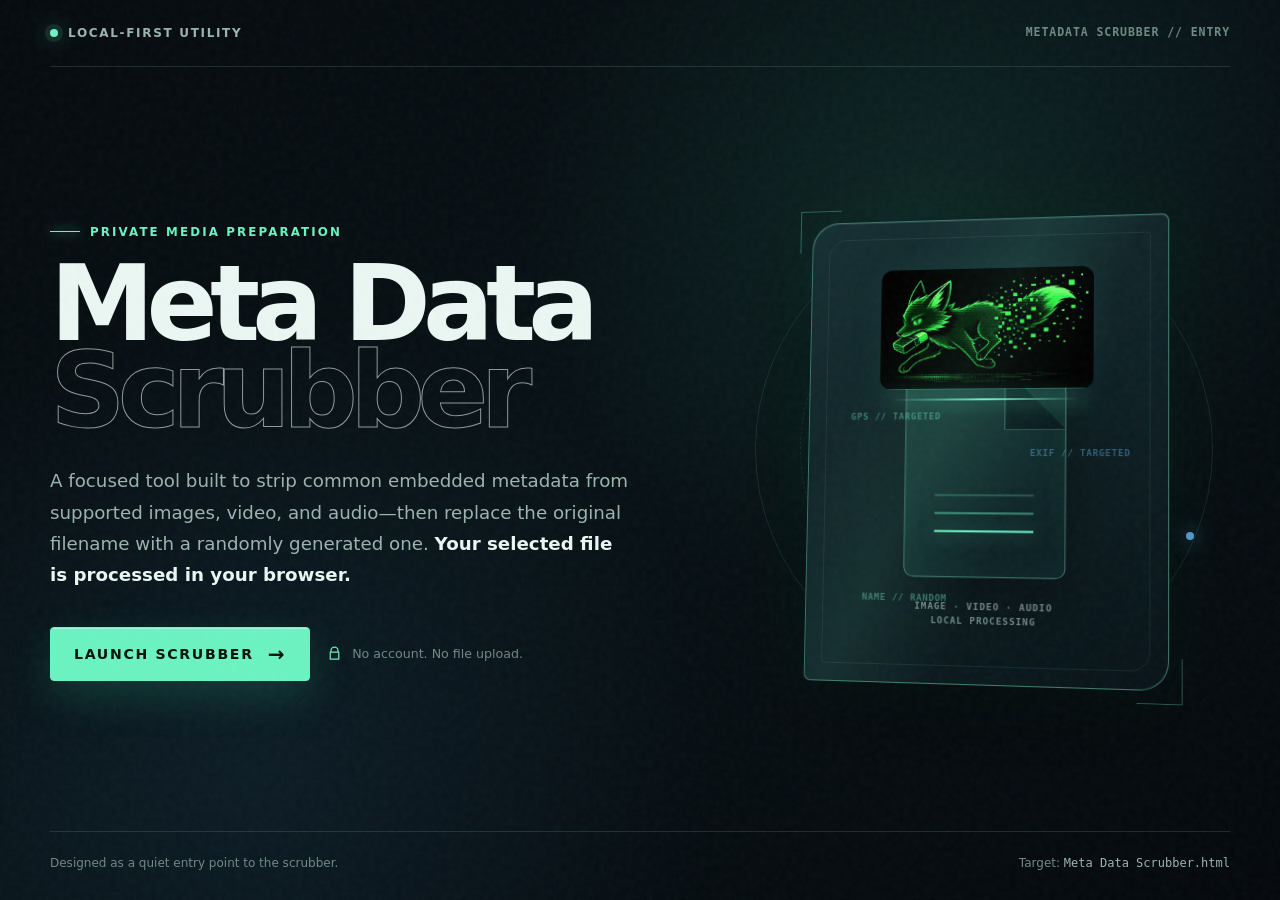
==== commit 15235cb4: "Adjust logo aspect ratio and clean up comments Updated logo aspect ratio to match 16:9 source image " ====
--- a/index.html
+++ b/index.html
@@ -344,14 +344,14 @@
             pointer-events: none;
         }
 
-        /* ---- LOGO — cleanly replaces the placeholder box ---- */
+        /* ── LOGO: now matches 16:9 source image ── */
         .logo-space {
             position: absolute;
             top: 50px;
             left: 50%;
             z-index: 7;
             width: 60%;
-            aspect-ratio: 2.35;
+            aspect-ratio: 16 / 9;
             transform: translateX(-50%);
             display: grid;
             place-items: center;
@@ -387,7 +387,6 @@
             }
         }
 
-        /* ---- imagery (file-art + labels) sit below the logo ---- */
         .file-art {
             position: absolute;
             left: 50%;
@@ -426,7 +425,6 @@
             box-shadow: 0 -18px rgba(108, 243, 194, 0.48), 0 -36px rgba(108, 243, 194, 0.24), 0 0 18px rgba(108, 243, 194, 0.5);
         }
 
-        /* ---- scan line — above logo (user OK with this) ---- */
         .scrub-line {
             position: absolute;
             z-index: 8;
@@ -440,7 +438,6 @@
             pointer-events: none;
         }
 
-        /* ---- data fragments — below logo ---- */
         .data-fragment {
             position: absolute;
             z-index: 2;
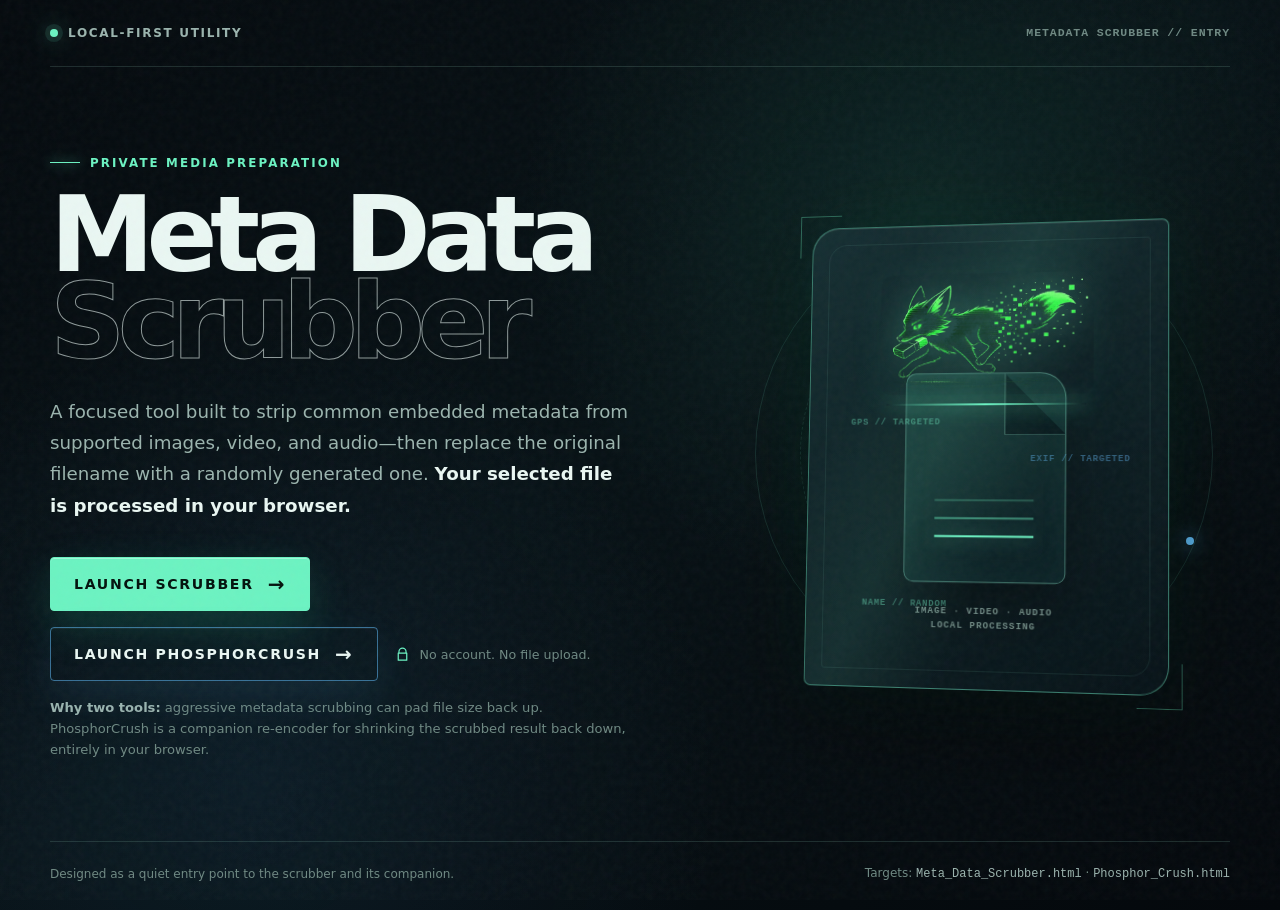
==== commit f95e546d: "Adding phosphor crush tool" ====
--- a/index.html
+++ b/index.html
@@ -232,6 +232,37 @@
             transform: translateX(4px);
         }
 
+        .launch.secondary {
+            color: var(--ink);
+            background: transparent;
+            border: 1px solid rgba(96, 186, 247, 0.55);
+            box-shadow: 0 15px 40px rgba(96, 186, 247, 0.1), inset 0 1px rgba(255, 255, 255, 0.05);
+        }
+
+        .launch.secondary::before {
+            background: linear-gradient(105deg, transparent 20%, rgba(96, 186, 247, 0.28) 46%, transparent 72%);
+        }
+
+        .launch.secondary:hover,
+        .launch.secondary:focus-visible {
+            background: rgba(96, 186, 247, 0.1);
+            box-shadow: 0 22px 60px rgba(96, 186, 247, 0.22), 0 0 0 5px rgba(96, 186, 247, 0.09);
+            border-color: var(--blue);
+        }
+
+        .companion-note {
+            max-width: 610px;
+            margin: 16px 0 0;
+            color: var(--quiet);
+            font-size: 0.82rem;
+            line-height: 1.6;
+        }
+
+        .companion-note strong {
+            color: var(--muted);
+            font-weight: 700;
+        }
+
         .local-note {
             display: inline-flex;
             align-items: center;
@@ -650,6 +681,9 @@
                     <a class="launch" href="Meta_Data_Scrubber.html">
                         Launch scrubber <span class="arrow" aria-hidden="true">→</span>
                     </a>
+                    <a class="launch secondary" href="Phosphor_Crush.html">
+                        Launch PhosphorCrush <span class="arrow" aria-hidden="true">→</span>
+                    </a>
                     <span class="local-note">
                         <svg viewBox="0 0 24 24" fill="none" aria-hidden="true">
                             <path d="M7 10V8a5 5 0 0 1 10 0v2M6 10h12v10H6V10Z" stroke="currentColor" stroke-width="1.7" stroke-linecap="round" stroke-linejoin="round"/>
@@ -657,6 +691,9 @@
                         No account. No file upload.
                     </span>
                 </div>
+                <p class="companion-note">
+                    <strong>Why two tools:</strong> aggressive metadata scrubbing can pad file size back up. PhosphorCrush is a companion re-encoder for shrinking the scrubbed result back down, entirely in your browser.
+                </p>
             </section>
 
             <section class="art-stage" aria-label="Abstract artwork showing a media file being scrubbed">
@@ -679,8 +716,8 @@
         </main>
 
         <footer class="footer">
-            <span>Designed as a quiet entry point to the scrubber.</span>
-            <span>Target: <code>Meta Data Scrubber.html</code></span>
+            <span>Designed as a quiet entry point to the scrubber and its companion.</span>
+            <span>Targets: <code>Meta_Data_Scrubber.html</code> · <code>Phosphor_Crush.html</code></span>
         </footer>
     </div>
 </body>
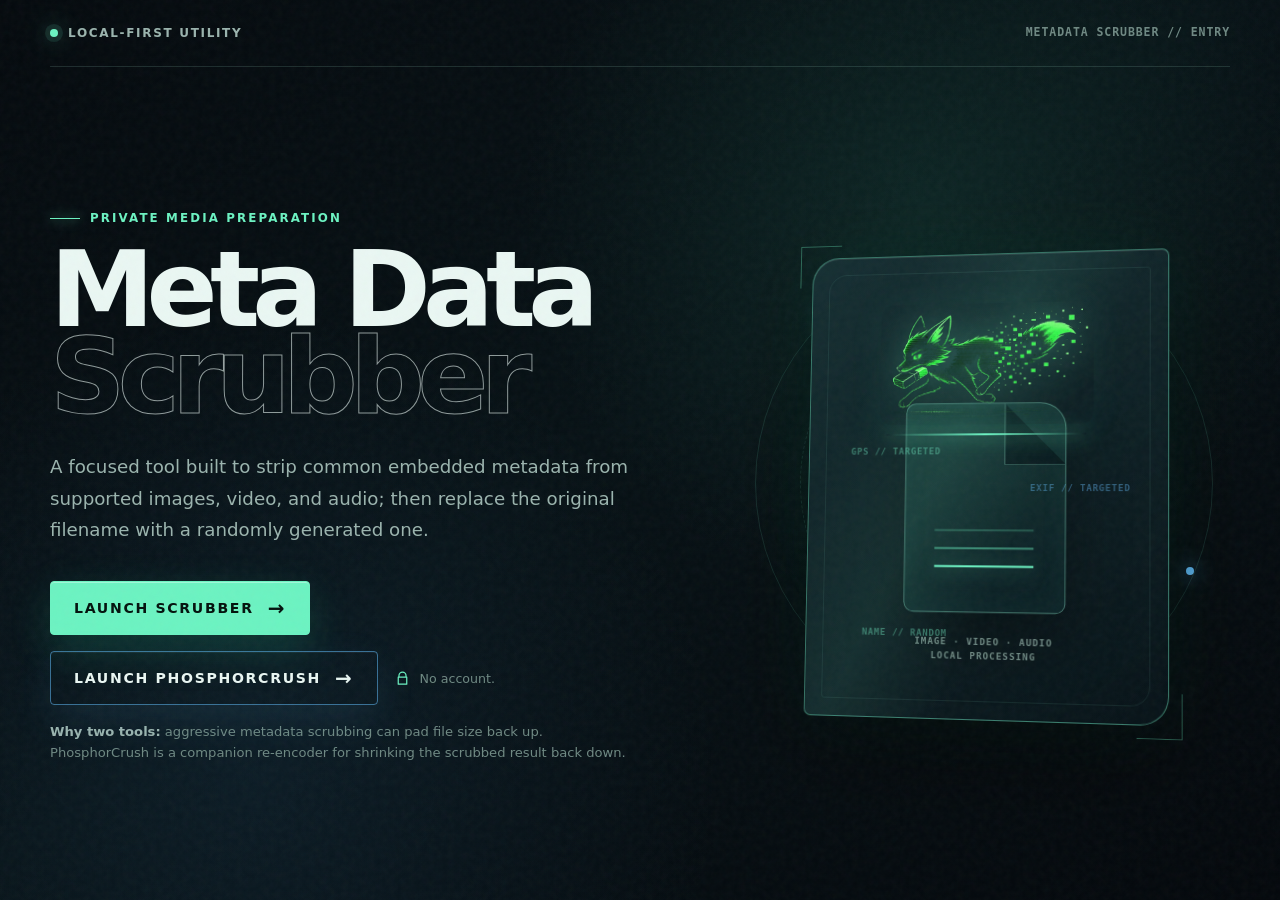
==== commit 69764bb3: "Add files via upload" ====
--- a/index.html
+++ b/index.html
@@ -675,7 +675,7 @@
                 <p class="eyebrow">Private media preparation</p>
                 <h1 id="page-title">Meta Data <span>Scrubber</span></h1>
                 <p class="description">
-                    A focused tool built to strip common embedded metadata from supported images, video, and audio—then replace the original filename with a randomly generated one. <strong>Your selected file is processed in your browser.</strong>
+                    A focused tool built to strip common embedded metadata from supported images, video, and audio; then replace the original filename with a randomly generated one.
                 </p>
                 <div class="actions">
                     <a class="launch" href="Meta_Data_Scrubber.html">
@@ -688,11 +688,11 @@
                         <svg viewBox="0 0 24 24" fill="none" aria-hidden="true">
                             <path d="M7 10V8a5 5 0 0 1 10 0v2M6 10h12v10H6V10Z" stroke="currentColor" stroke-width="1.7" stroke-linecap="round" stroke-linejoin="round"/>
                         </svg>
-                        No account. No file upload.
+                        No account.
                     </span>
                 </div>
                 <p class="companion-note">
-                    <strong>Why two tools:</strong> aggressive metadata scrubbing can pad file size back up. PhosphorCrush is a companion re-encoder for shrinking the scrubbed result back down, entirely in your browser.
+                    <strong>Why two tools:</strong> aggressive metadata scrubbing can pad file size back up. PhosphorCrush is a companion re-encoder for shrinking the scrubbed result back down.
                 </p>
             </section>
 
@@ -714,11 +714,6 @@
                 </div>
             </section>
         </main>
-
-        <footer class="footer">
-            <span>Designed as a quiet entry point to the scrubber and its companion.</span>
-            <span>Targets: <code>Meta_Data_Scrubber.html</code> · <code>Phosphor_Crush.html</code></span>
-        </footer>
     </div>
 </body>
 </html>
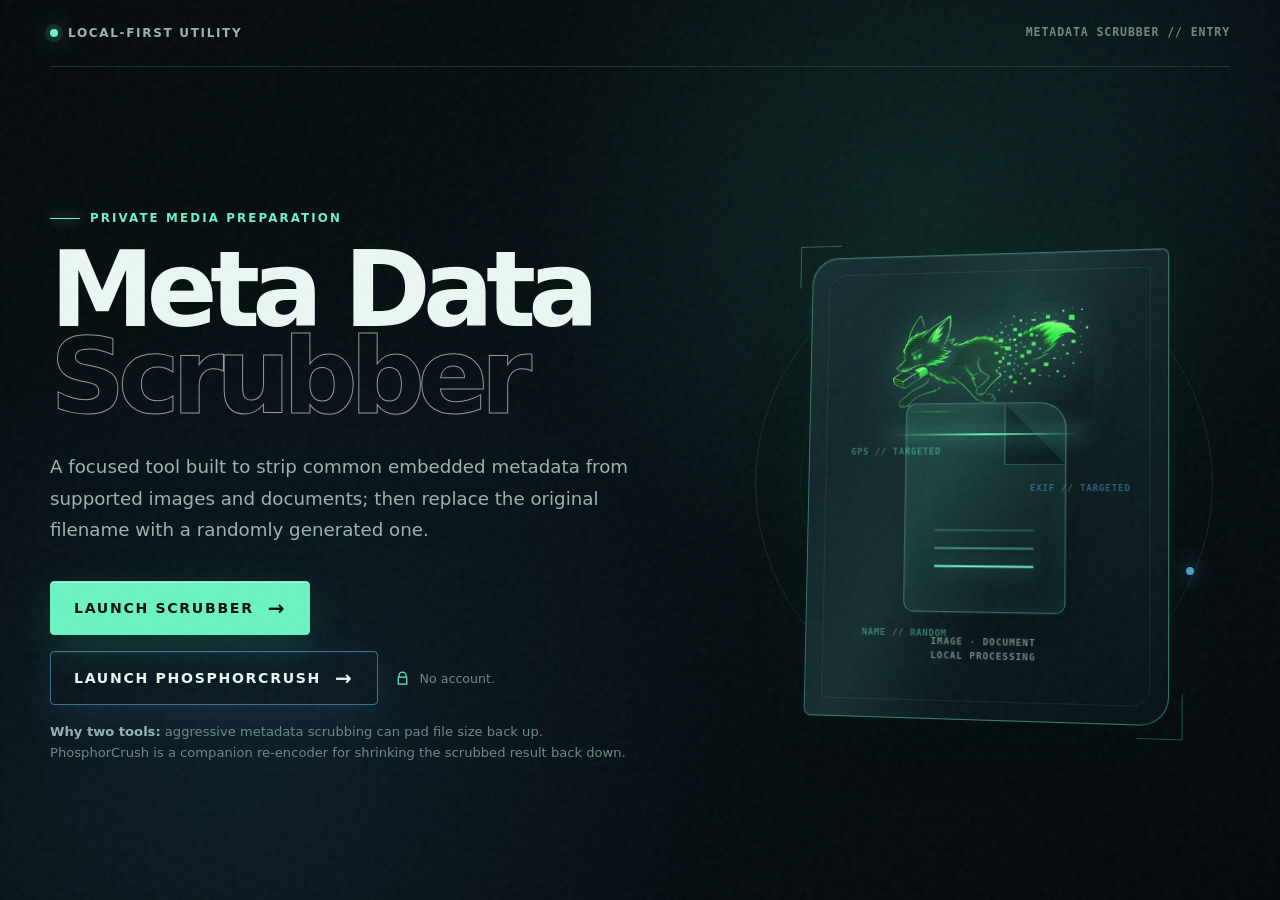
==== commit 72e735f6: "Add files via upload" ====
--- a/index.html
+++ b/index.html
@@ -3,7 +3,7 @@
 <head>
     <meta charset="utf-8">
     <meta name="viewport" content="width=device-width, initial-scale=1">
-    <meta name="description" content="Launch Meta Data Scrubber, a local-first tool for cleaning common metadata from images, video, and audio.">
+    <meta name="description" content="Launch Meta Data Scrubber, a local-first tool for cleaning common metadata from images and documents.">
     <meta name="referrer" content="no-referrer">
     <title>Meta Data Scrubber</title>
     <style>
@@ -675,7 +675,7 @@
                 <p class="eyebrow">Private media preparation</p>
                 <h1 id="page-title">Meta Data <span>Scrubber</span></h1>
                 <p class="description">
-                    A focused tool built to strip common embedded metadata from supported images, video, and audio; then replace the original filename with a randomly generated one.
+                    A focused tool built to strip common embedded metadata from supported images and documents; then replace the original filename with a randomly generated one.
                 </p>
                 <div class="actions">
                     <a class="launch" href="Meta_Data_Scrubber.html">
@@ -709,7 +709,7 @@
                         <span class="data-fragment f1">GPS // TARGETED</span>
                         <span class="data-fragment f2">EXIF // TARGETED</span>
                         <span class="data-fragment f3">NAME // RANDOM</span>
-                        <div class="classification">Image · Video · Audio<br>Local processing</div>
+                        <div class="classification">Image · Document<br>Local processing</div>
                     </div>
                 </div>
             </section>
